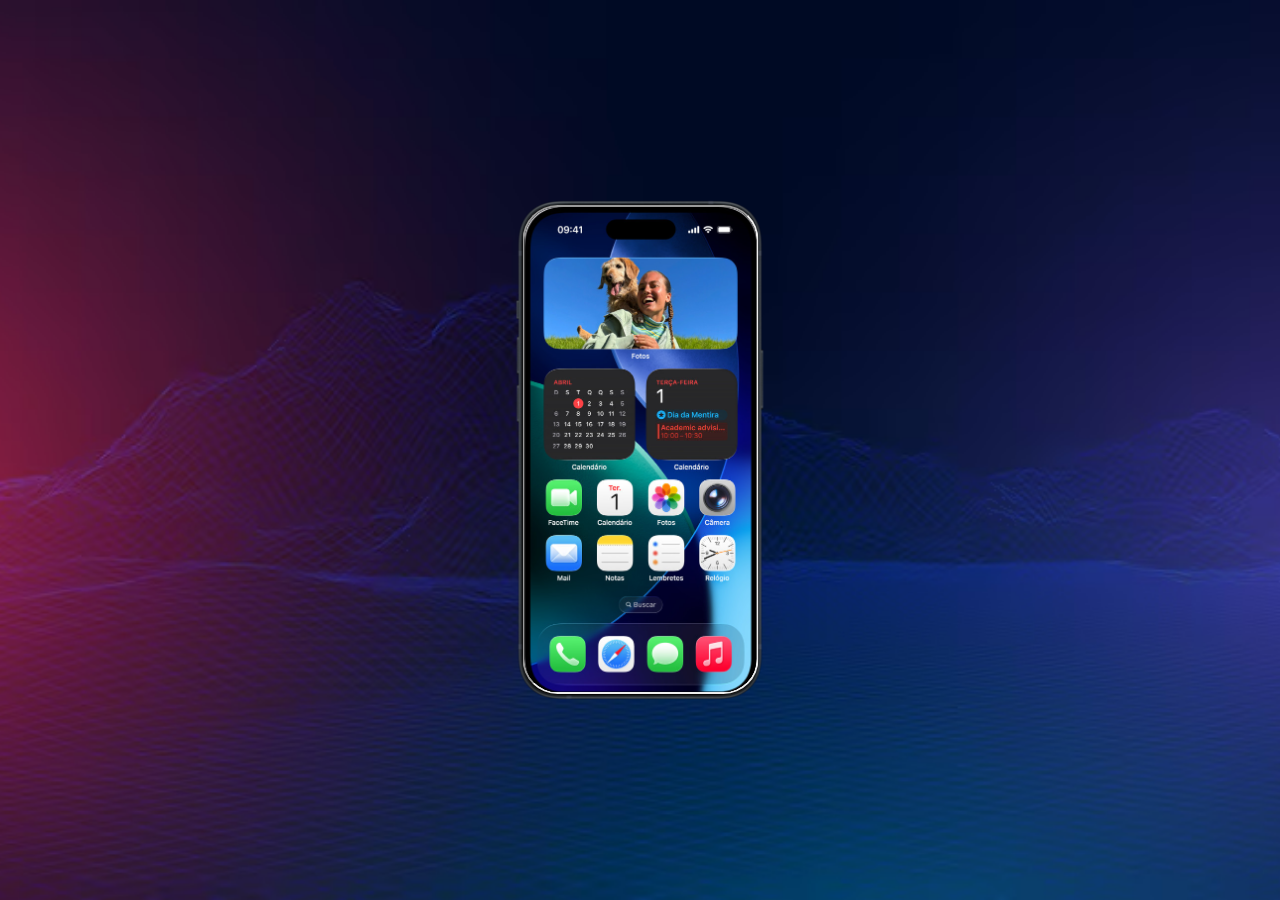
==== index.html @ cf1e2a2c "redes sociais" ====
<!DOCTYPE html>
<html lang="pt-br">
<head>
    <meta charset="UTF-8">
    <meta name="viewport" content="width=device-width, initial-scale=1.0">
    <title>Minhas Redes Sociais</title>
    <link rel="stylesheet" href="estilos/style.css">
</head>
<body>
    <main>
        <section id="telefone">
            <iframe src="home.html" name="tela" id="tela"></iframe>
        </section>
        <section id="redes-sociais">

        </section>
    </main>
</body>
</html>
---- estilos/style.css ----
@charset "UTF-8";

*{
    margin: 0px;
    padding: 0px;
    font-family: Arial, Helvetica, sans-serif;
}
html,body{
    height: 100vh;
    width: 100vw;
    background-color: black;
}
body{
      background: url(../imagens/background2.avif) no-repeat top center;
      background-size: cover;
      background-attachment: fixed;
}
main{
    height: 100vh;
    position: relative;
 
}
section#telefone{
    position: absolute;
    top: 50%;
    left: 50%;
    transform: translate(-50%, -50%);

    height: 512px;
    width: 257px;
    background: url(../imagens/iframe\ iphone.png) no-repeat;
}
iframe#tela{
    position: relative;
    top: 11px;
    left: 11px;
    width: 232px;
    height: 485px;
    border-radius: 35px 35px 35px 35px;
}
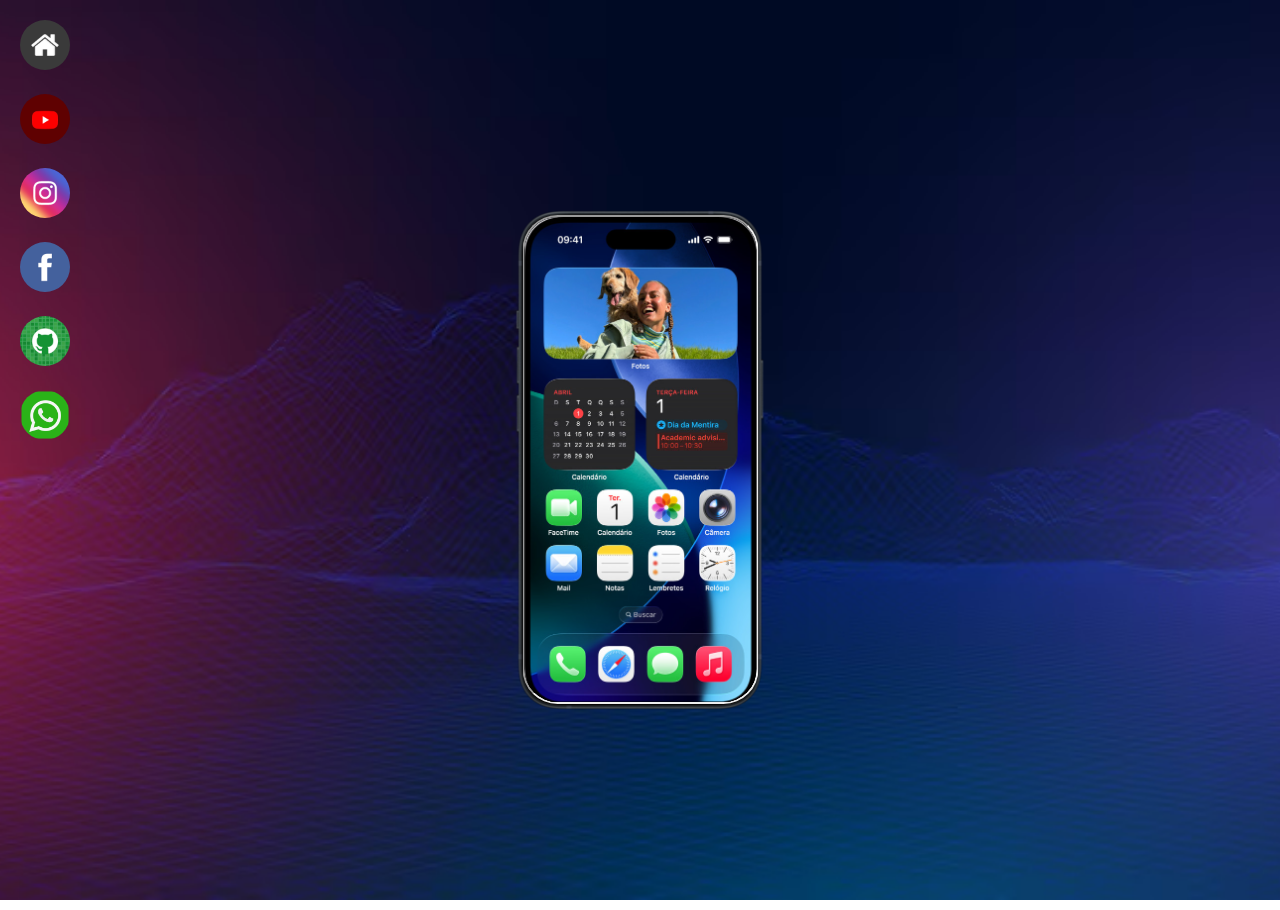
==== commit daf2f031: "criei botoes das redes" ====
--- a/index.html
+++ b/index.html
@@ -9,9 +9,17 @@
 <body>
     <main>
         <section id="telefone">
-            <iframe src="home.html" name="tela" id="tela"></iframe>
+            <iframe src="home.html" name="tela" id="tela">
+                Seu navegador não é compativel com esse conteudo.
+            </iframe>
         </section>
         <section id="redes-sociais">
+            <a href="#" target="tela"><img src="imagens/logo-home.jpg" alt="home"></a> 
+            <a href="#" target="tela"><img src="imagens/logo-youtube.jpg" alt="youtube"></a> 
+            <a href="#" target="tela"><img src="imagens/logo-instagram.jpg" alt="instagran"></a> 
+            <a href="#" target="tela"><img src="imagens/logo-facebook.jpg" alt="facebook"></a> 
+            <a href="#" target="tela"><img src="imagens/logo-github.jpg" alt="github"></a> 
+            <a href="#" target="tela"><img src="imagens/logo do whatsapp.png" alt="whatsapp"></a>
 
         </section>
     </main>
--- a/estilos/style.css
+++ b/estilos/style.css
@@ -8,7 +8,7 @@
 html,body{
     height: 100vh;
     width: 100vw;
-    background-color: black;
+    background-color:;
 }
 body{
       background: url(../imagens/background2.avif) no-repeat top center;
@@ -37,4 +37,24 @@
     width: 232px;
     height: 485px;
     border-radius: 35px 35px 35px 35px;
+}
+#redes sociais{
+text-align: right;
+
+
+}
+section#redes-sociais, img{
+    width: 50px;
+    margin: 10px;
+    border-radius: 50%;
+    box-shadow: (2px 2px 5px rgba(0, 0, 0, 0.304)
+    );
+    box-sizing: border-box;
+   
+}
+section#redes sociais,img:hover{
+   border: 2px solid rgba(255, 255, 255, 0.87);
+   transform: translate(5px 5px);
+   box-shadow: 5px 5px 10px rgba(0, 0, 0, 0.296);
+   transition: transform .3s, .8s;
 }
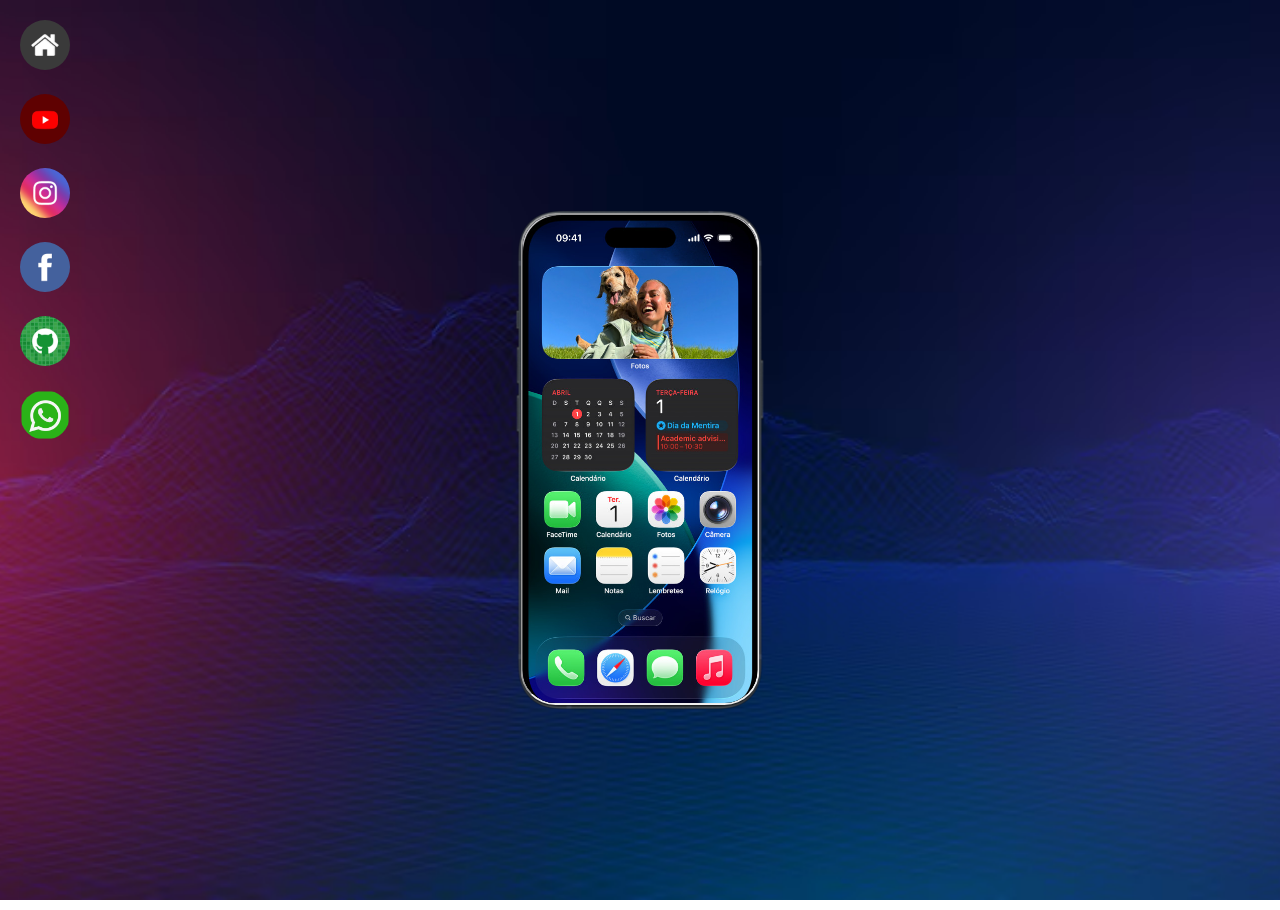
==== commit 4d938294: "apliquei css" ====
--- a/index.html
+++ b/index.html
@@ -14,12 +14,12 @@
             </iframe>
         </section>
         <section id="redes-sociais">
-            <a href="#" target="tela"><img src="imagens/logo-home.jpg" alt="home"></a> 
-            <a href="#" target="tela"><img src="imagens/logo-youtube.jpg" alt="youtube"></a> 
-            <a href="#" target="tela"><img src="imagens/logo-instagram.jpg" alt="instagran"></a> 
-            <a href="#" target="tela"><img src="imagens/logo-facebook.jpg" alt="facebook"></a> 
-            <a href="#" target="tela"><img src="imagens/logo-github.jpg" alt="github"></a> 
-            <a href="#" target="tela"><img src="imagens/logo do whatsapp.png" alt="whatsapp"></a>
+            <a href="home.html" target="tela"><img src="imagens/logo-home.jpg" alt="home"></a> 
+            <a href="youtube.html" target="tela"><img src="imagens/logo-youtube.jpg" alt="youtube"></a> 
+            <a href="instagran.html" target="tela"><img src="imagens/logo-instagram.jpg" alt="instagran"></a> 
+            <a href="facebook.html" target="tela"><img src="imagens/logo-facebook.jpg" alt="facebook"></a> 
+            <a href="github.html" target="tela"><img src="imagens/logo-github.jpg" alt="github"></a> 
+            <a href="whatsapp.html" target="tela"><img src="imagens/logo do whatsapp.png" alt="whatsapp"></a>
 
         </section>
     </main>
--- a/estilos/style.css
+++ b/estilos/style.css
@@ -8,7 +8,11 @@
 html,body{
     height: 100vh;
     width: 100vw;
-    background-color:;
+
+}
+::-webkit-scrollbar{
+    width: 0px;
+    height: 0px;
 }
 body{
       background: url(../imagens/background2.avif) no-repeat top center;
@@ -18,7 +22,6 @@
 main{
     height: 100vh;
     position: relative;
- 
 }
 section#telefone{
     position: absolute;
@@ -32,10 +35,10 @@
 }
 iframe#tela{
     position: relative;
-    top: 11px;
-    left: 11px;
-    width: 232px;
-    height: 485px;
+    top: 9px;
+    left: 9px;
+    width: 235px;
+    height: 488px;
     border-radius: 35px 35px 35px 35px;
 }
 #redes sociais{
@@ -53,7 +56,7 @@
    
 }
 section#redes sociais,img:hover{
-   border: 2px solid rgba(255, 255, 255, 0.87);
+   border: 2px solid yellow;
    transform: translate(5px 5px);
    box-shadow: 5px 5px 10px rgba(0, 0, 0, 0.296);
    transition: transform .3s, .8s;
